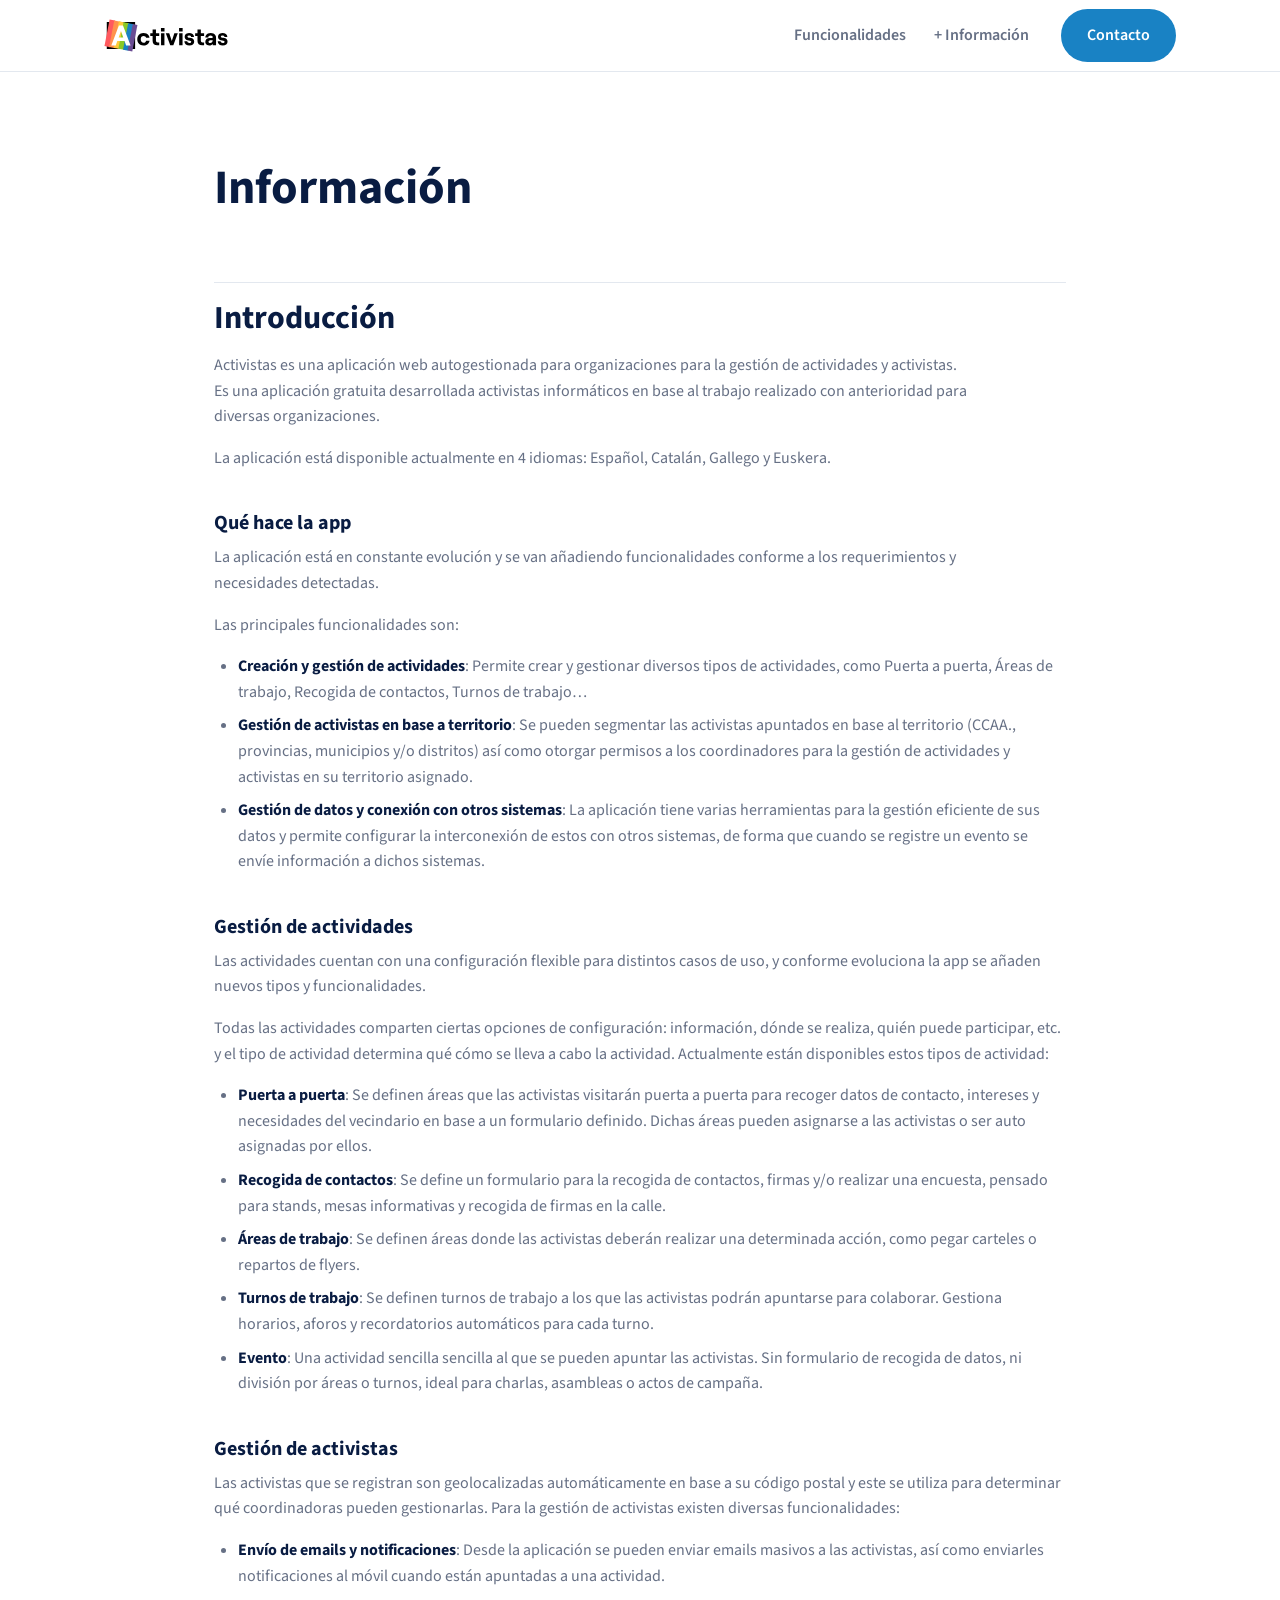
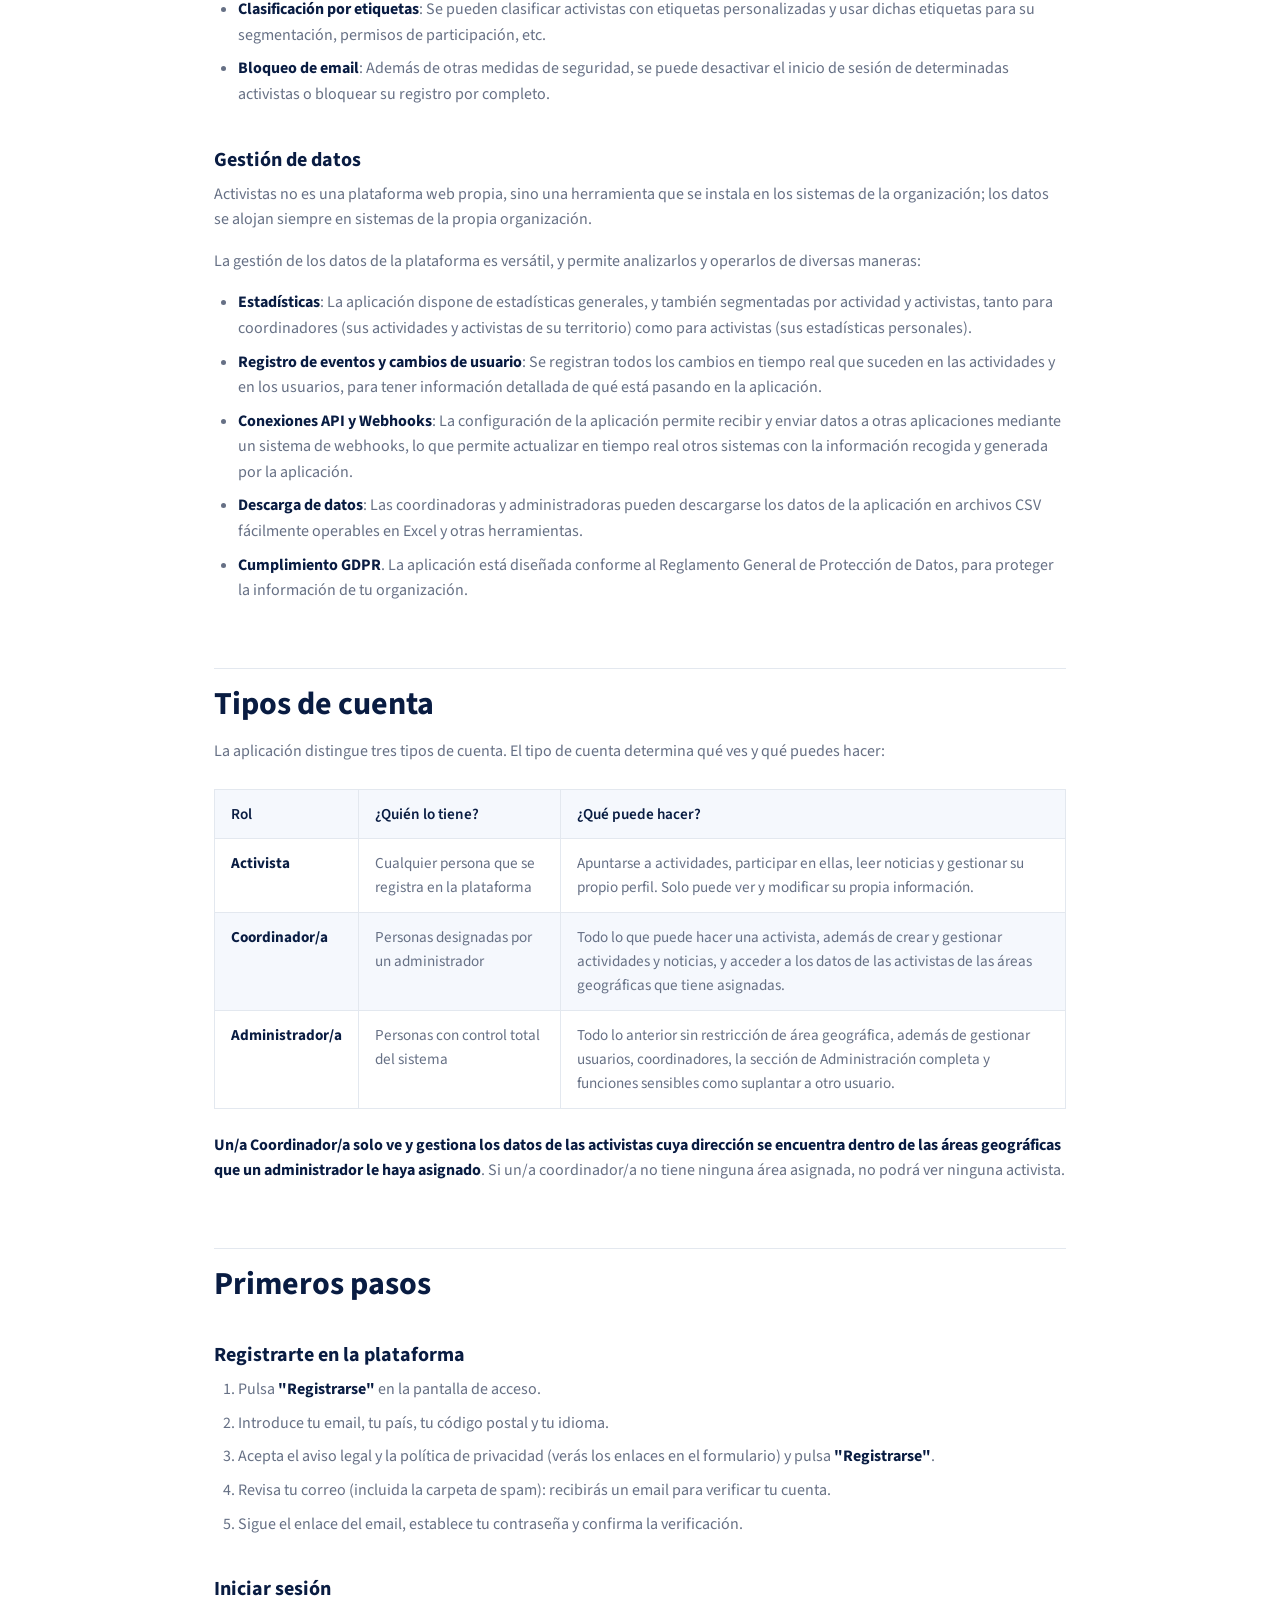
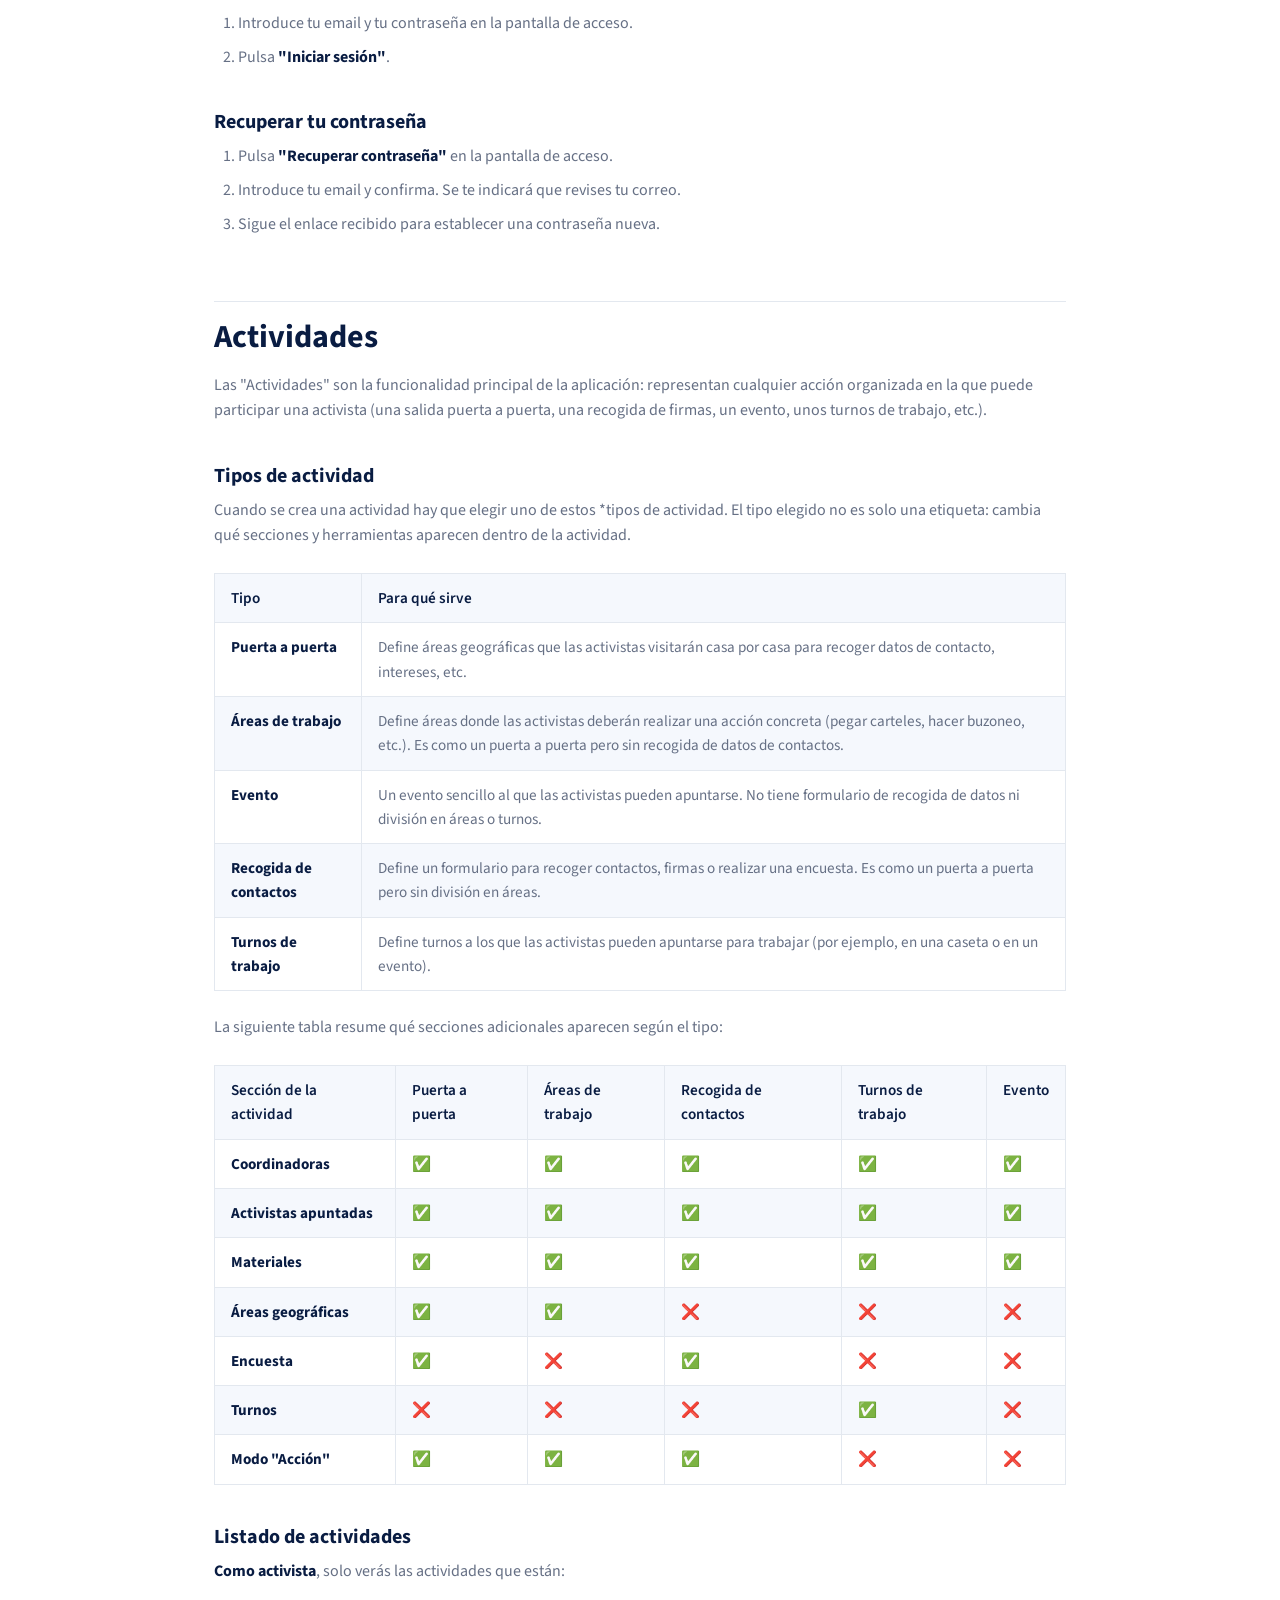
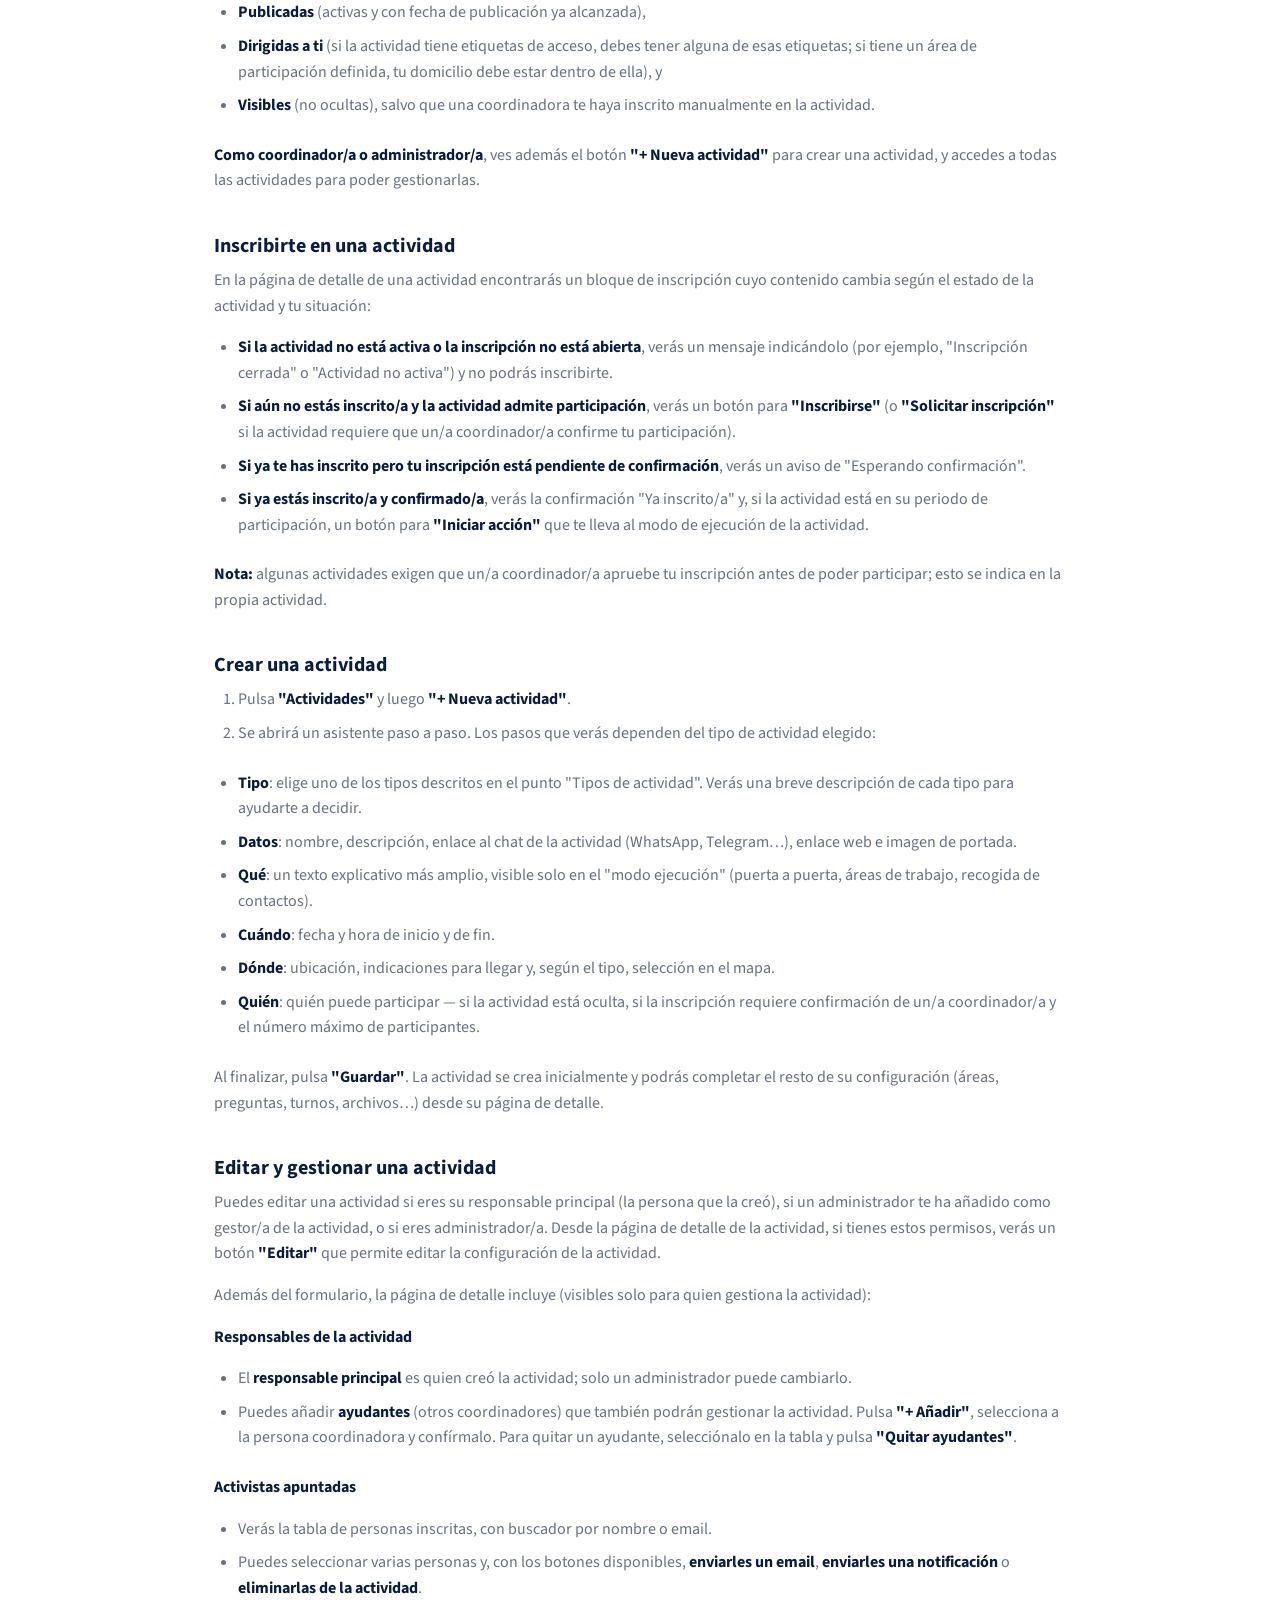
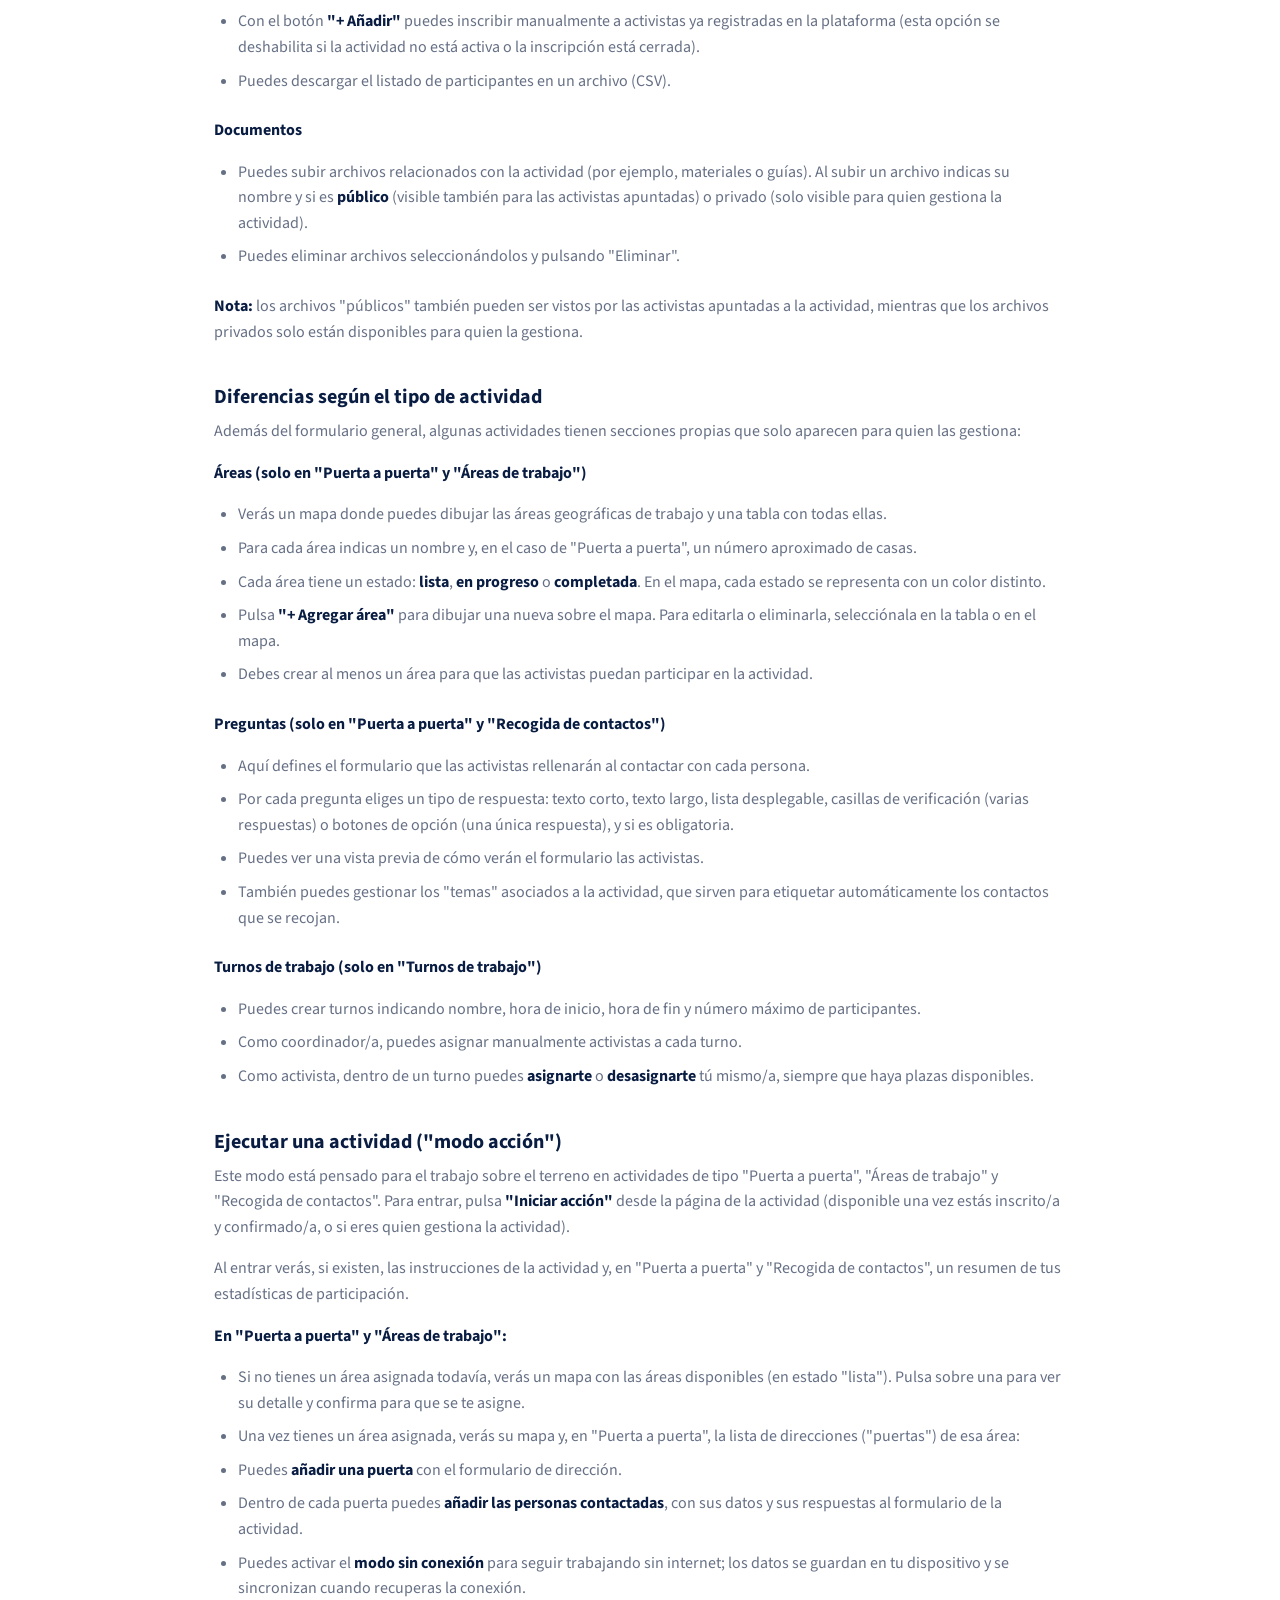
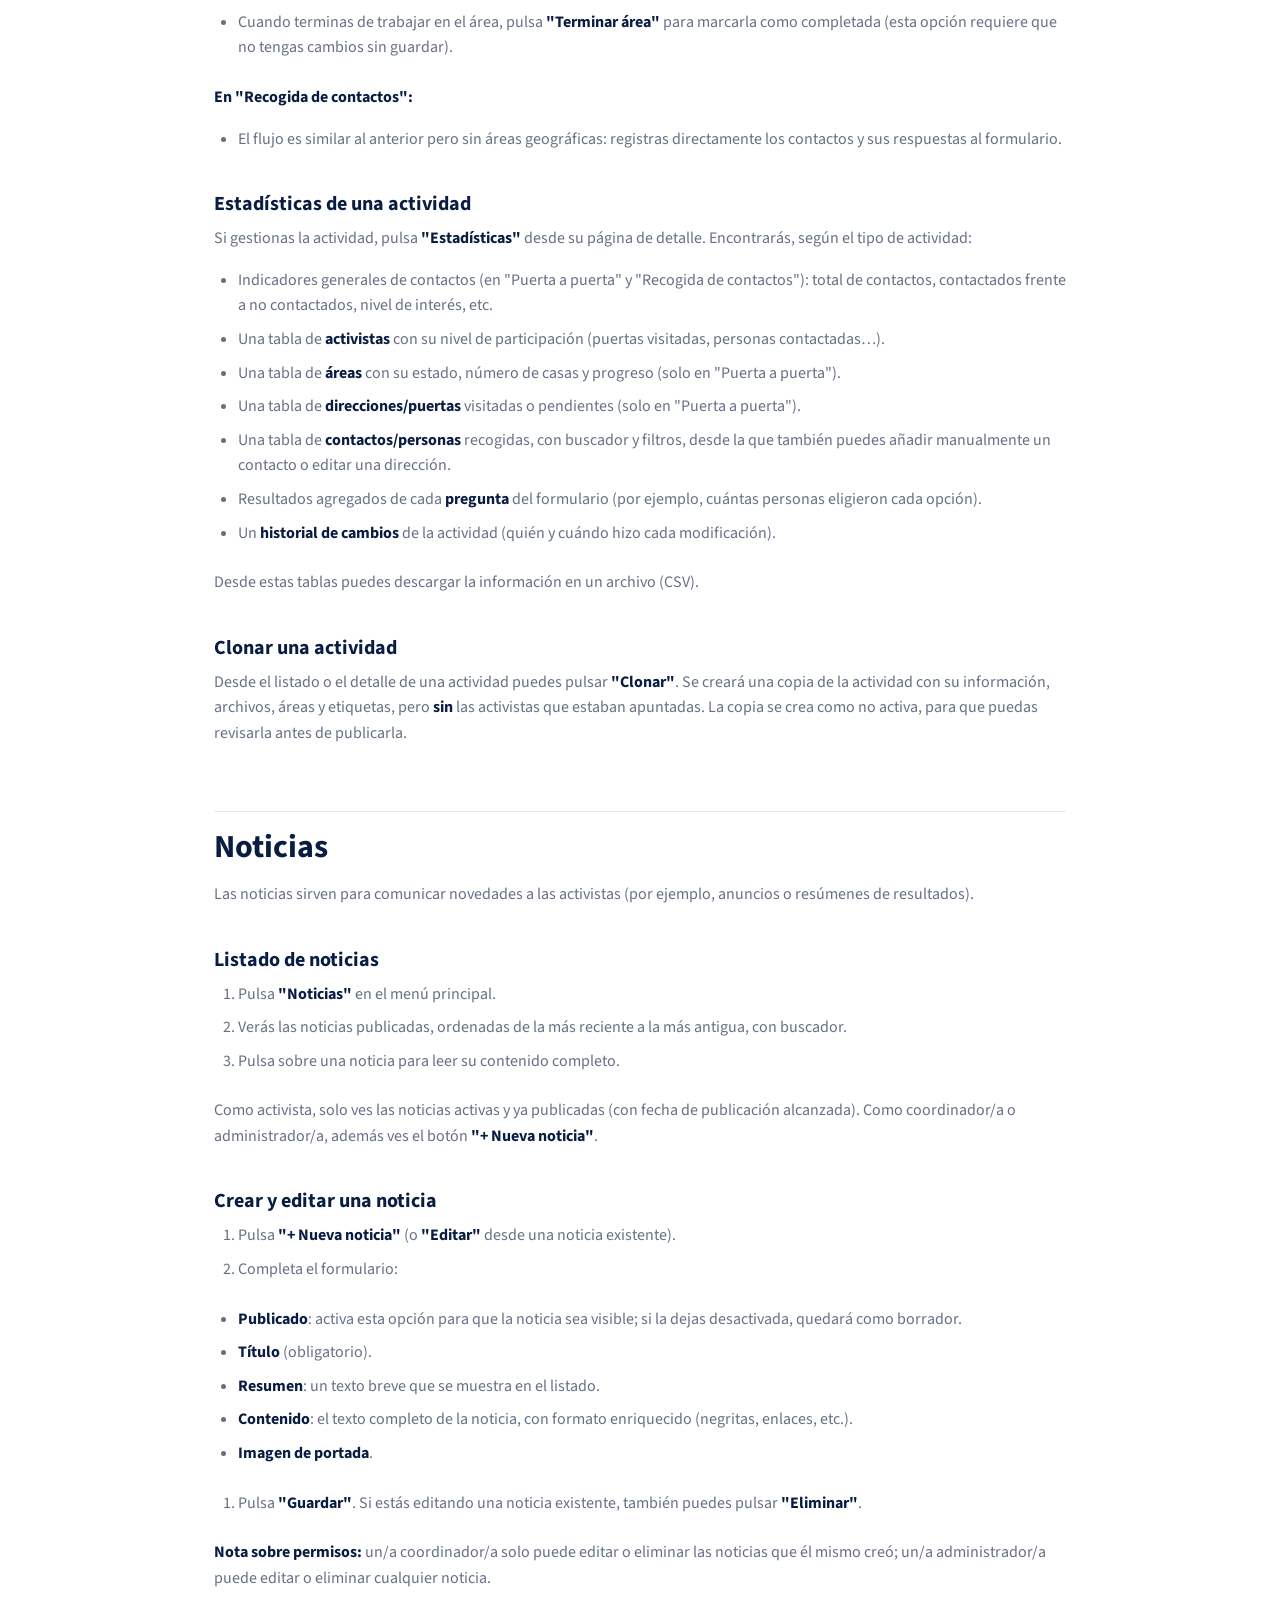
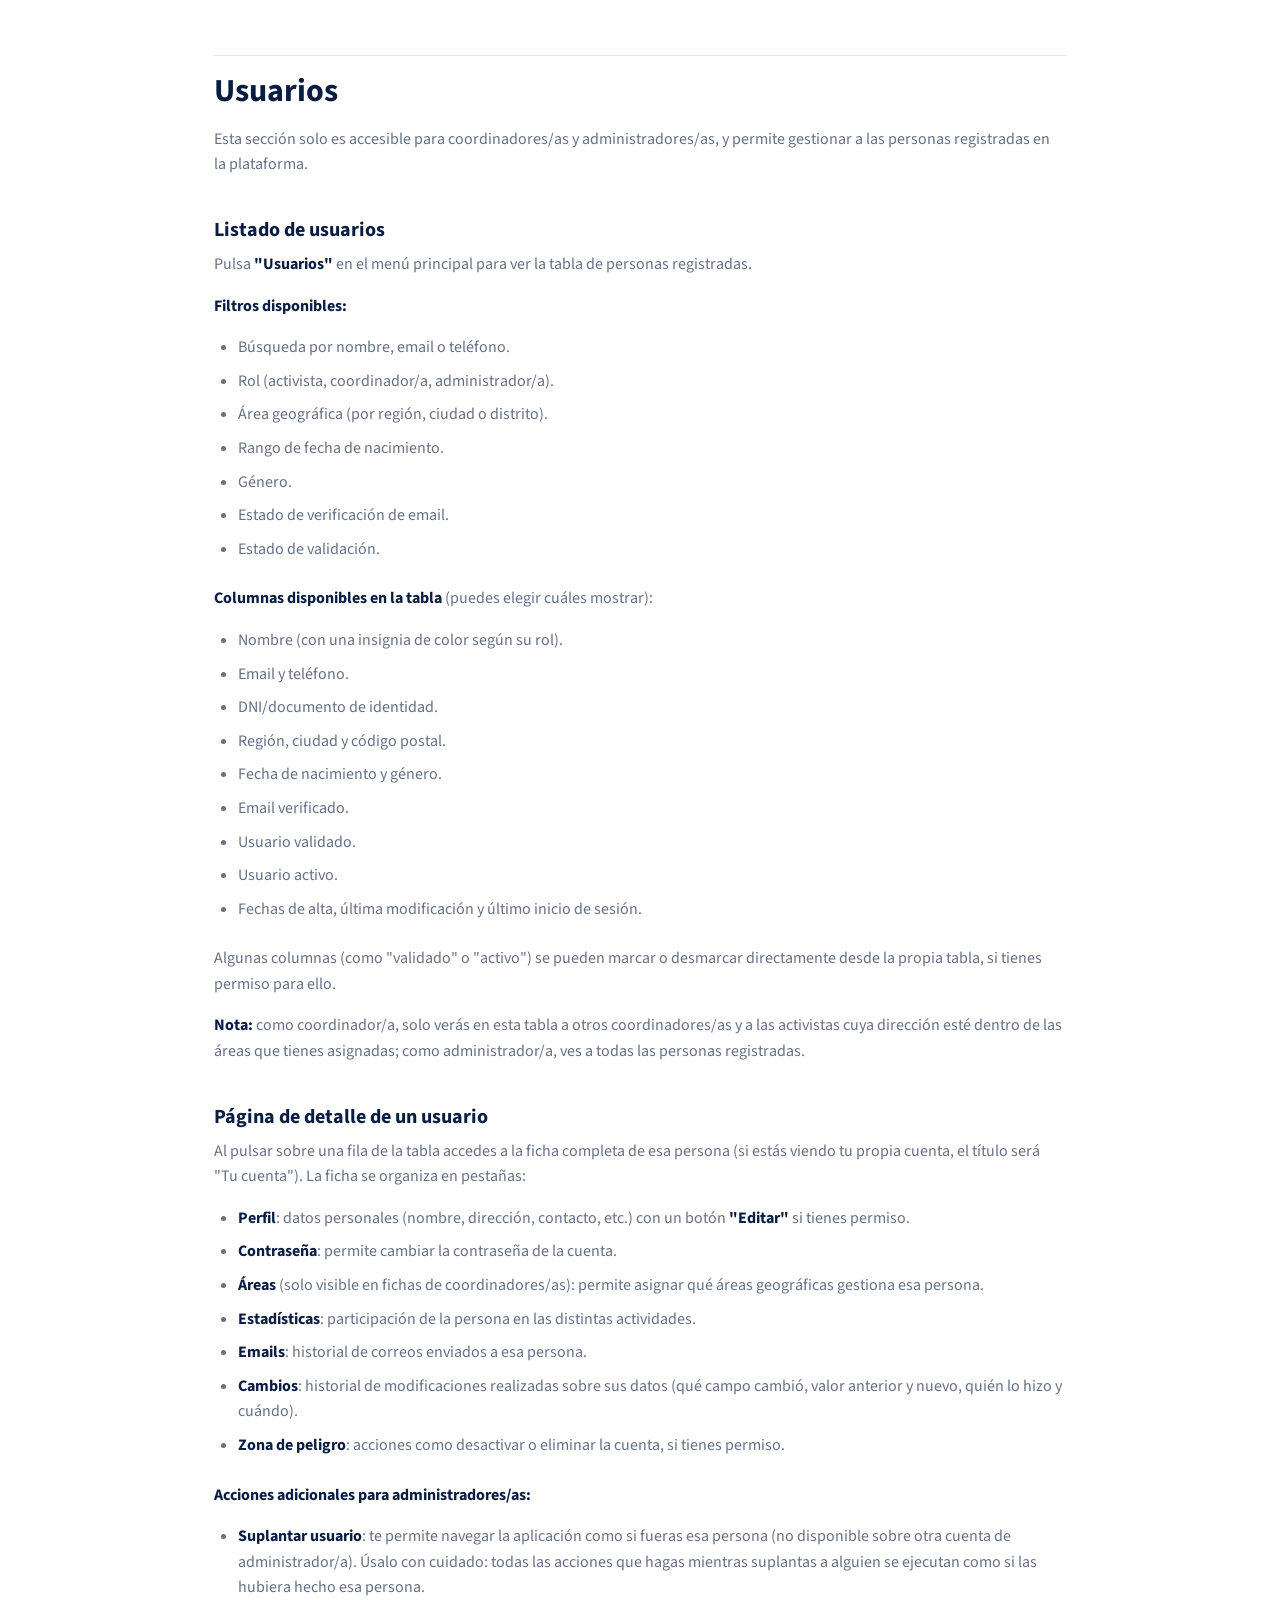
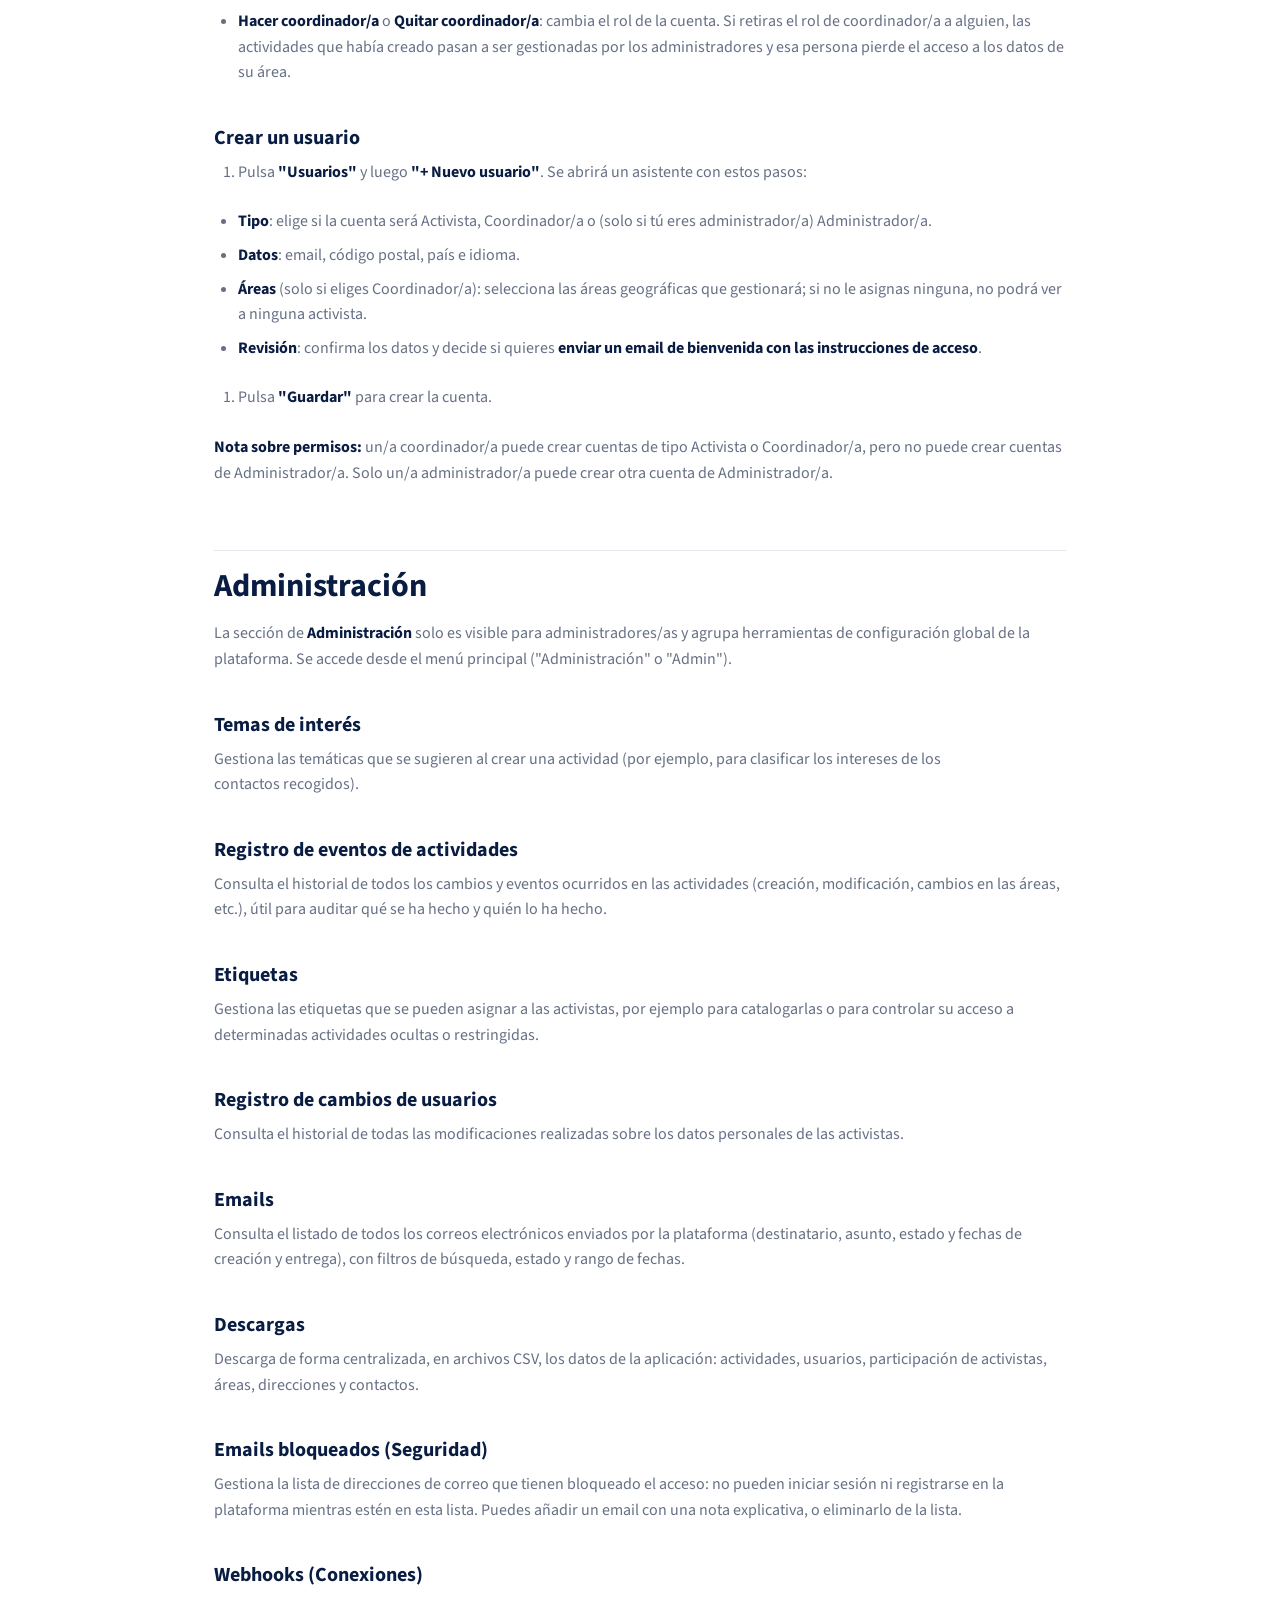
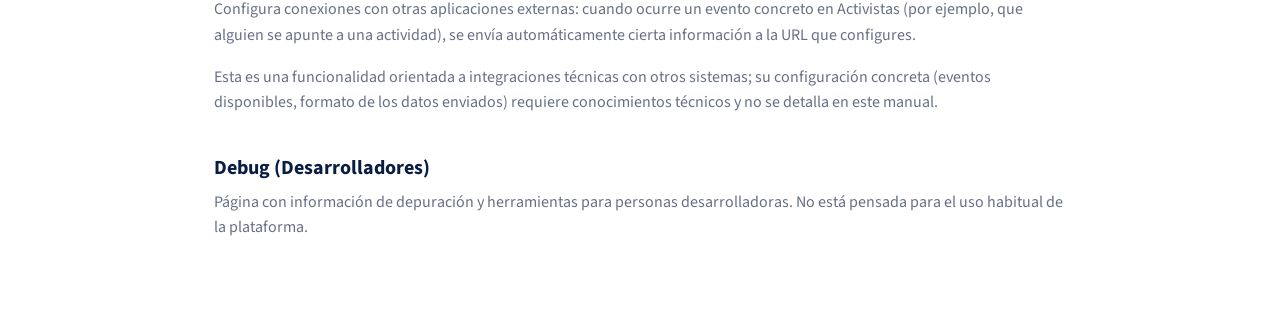
==== info.html @ f8478207 "chore: add user guide" ====
<!DOCTYPE html>
<html lang="es">
<head>
  <meta charset="UTF-8" />
  <meta name="viewport" content="width=device-width, initial-scale=1.0" />
  <title>Más información | Activistas</title>
  <meta name="description" content="Más información sobre Activistas, la plataforma para organizar y movilizar activistas." />

  <link rel="icon" type="image/svg+xml" href="/favicon/favicon.ico" />
  <link rel="apple-touch-icon" sizes="180x180" href="/favicon/apple-touch-icon.png" />
  <link rel="icon" type="image/png" sizes="32x32" href="/favicon/favicon-32x32.png" />
  <link rel="icon" type="image/png" sizes="16x16" href="/favicon/favicon-16x16.png" />
  <link rel="mask-icon" href="/favicon/safari-pinned-tab.svg" color="#5bbad5" />
  <meta name="msapplication-TileColor" content="#e51c55" />
  <meta name="theme-color" content="#ffffff" />

  <meta property="og:type" content="website" />
  <meta property="og:locale" content="es_ES" />
  <meta property="og:title" content="Más información | Activistas" />
  <meta property="og:description" content="Más información sobre Activistas, la plataforma para organizar y movilizar activistas." />
  <meta name="twitter:card" content="summary" />

  <link rel="stylesheet" href="css/styles.css" />
</head>
<body>

  <a class="skip-link" href="#contenido">Ir al contenido principal</a>

  <header class="site-header" id="inicio">
    <div class="container header-inner">
      <a class="logo" href="index.html">
        <img src="images/logo/logo-long.svg" alt="Activistas" width="240" height="48" />
      </a>

      <button class="nav-toggle" id="navToggle" aria-expanded="false" aria-controls="siteNav" aria-label="Abrir menú">
        <span class="nav-toggle-bar"></span>
        <span class="nav-toggle-bar"></span>
        <span class="nav-toggle-bar"></span>
      </button>

      <nav class="site-nav" id="siteNav">
        <ul>
          <li><a href="index.html#funcionalidades">Funcionalidades</a></li>
          <li><a href="info.html" aria-current="page">+ Información</a></li>
        </ul>
        <a class="btn btn-primary" href="index.html#contacto">Contacto</a>
      </nav>
    </div>
  </header>

  <main id="contenido">
    <section class="section guide-section">
      <div class="container guide-container">
        <article class="guide-content" id="guideContent" aria-live="polite">
          <p>Cargando guía de usuario...</p>
        </article>
      </div>
    </section>
  </main>

  <script src="js/showdown.min.js"></script>
  <script src="js/main.js"></script>
</body>
</html>
---- css/styles.css ----
:root {
  --text-color-default   : #091c42;
  --text-color-light     : #667085;
  --text-color-lighter   : #98A2B3;

  --background-0   : #ffffff;
  --background-1   : #f5f8fd;
  --background-2   : #eff6fe;
  --background-3   : #dbe0e6;
  --background-4   : #c1c7ce;
  --background-5   : #adb4bc;
  --background-6   : #929aa2;

  --border-color-default: #cfd5de;
  --border-color-light: #E3E8EF;

  --primary   : #1982c4;
  --secondary : #53ade5;
  --accent    : #ba4be1;
  --dark      : #282838;
  --grey      : #d3d7dd;
  --light     : #edf0f3;

  --positive  : #329c4a;
  --negative  : #db3737;
  --info      : #85b8ff;
  --warning   : #F2C037;
  --other     : #d8dee4;

  --font-family-base: "Source Sans 3", -apple-system, BlinkMacSystemFont, "Segoe UI", Roboto, sans-serif;
  --container-width: 1120px;
  --radius: 12px;
  --shadow: 0 4px 20px rgba(9, 28, 66, 0.08);
  --header-height: 72px;
}

/* ==========================================================================
   Fuentes
   ========================================================================== */
@font-face {
  font-family: "Source Sans 3";
  src: url("../fonts/Source_Sans_3/static/SourceSans3-Regular.ttf") format("truetype");
  font-weight: 400;
  font-style: normal;
  font-display: swap;
}
@font-face {
  font-family: "Source Sans 3";
  src: url("../fonts/Source_Sans_3/static/SourceSans3-Italic.ttf") format("truetype");
  font-weight: 400;
  font-style: italic;
  font-display: swap;
}
@font-face {
  font-family: "Source Sans 3";
  src: url("../fonts/Source_Sans_3/static/SourceSans3-SemiBold.ttf") format("truetype");
  font-weight: 600;
  font-style: normal;
  font-display: swap;
}
@font-face {
  font-family: "Source Sans 3";
  src: url("../fonts/Source_Sans_3/static/SourceSans3-Bold.ttf") format("truetype");
  font-weight: 700;
  font-style: normal;
  font-display: swap;
}
@font-face {
  font-family: "Source Sans 3";
  src: url("../fonts/Source_Sans_3/static/SourceSans3-ExtraBold.ttf") format("truetype");
  font-weight: 800;
  font-style: normal;
  font-display: swap;
}

/* ==========================================================================
   Reset avanzado
   ========================================================================== */
*, *::before, *::after {
  box-sizing: border-box;
}

* {
  margin: 0;
  padding: 0;
  font: inherit;
}

html {
  scroll-behavior: smooth;
  scroll-padding-top: var(--header-height);
  -webkit-text-size-adjust: 100%;
  hanging-punctuation: first last;
}

body {
  min-height: 100svh;
  font-family: var(--font-family-base);
  color: var(--text-color-default);
  background: var(--background-0);
  line-height: 1.6;
  -webkit-font-smoothing: antialiased;
  text-rendering: optimizeLegibility;
}

img, picture, svg, video, canvas {
  max-width: 100%;
  display: block;
}

img, svg {
  vertical-align: middle;
}

a {
  color: inherit;
  text-decoration: none;
}

strong {
  font-weight: 700;
}

ul, ol {
  list-style: none;
}

h1, h2, h3, h4, h5, h6 {
  line-height: 1.2;
  font-weight: 700;
  text-wrap: balance;
  margin-bottom: .5em;
}

p {
  text-wrap: pretty;
  margin-bottom: 1em;
}

p:last-child, h1:last-child, h2:last-child, h3:last-child {
  margin-bottom: 0;
}

button, input, textarea, select {
  color: inherit;
  background: none;
  border: none;
  appearance: none;
}

button {
  cursor: pointer;
}

table {
  border-collapse: collapse;
  border-spacing: 0;
}

fieldset {
  border: none;
}

/* Reduce o elimina animaciones cuando el usuario lo prefiere así */
@media (prefers-reduced-motion: reduce) {
  html {
    scroll-behavior: auto;
  }
  *, *::before, *::after {
    animation-duration: 0.01ms !important;
    animation-iteration-count: 1 !important;
    transition-duration: 0.01ms !important;
    scroll-behavior: auto !important;
  }
}

.container {
  width: 100%;
  max-width: var(--container-width);
  margin: 0 auto;
  padding: 0 24px;
}

.skip-link {
  position: absolute;
  left: -9999px;
  top: 0;
  background: var(--primary);
  color: #fff;
  padding: 12px 16px;
  z-index: 1000;
  border-radius: 0 0 8px 0;
}
.skip-link:focus {
  left: 0;
}

/* ==========================================================================
   Botones / CTAs
   ========================================================================== */
.btn {
  display: inline-flex;
  align-items: center;
  justify-content: center;
  gap: 8px;
  padding: 12px 24px;
  border-radius: 999px;
  font-weight: 600;
  border: 2px solid transparent;
  transition: transform .15s ease, box-shadow .15s ease, background-color .15s ease, color .15s ease;
  white-space: nowrap;
}
.btn:hover {
  transform: translateY(-2px);
}

.btn-primary {
  background: var(--primary);
  color: #fff;
}
.btn-primary:hover {
  background: var(--secondary);
}

.btn-secondary {
  background: transparent;
  color: var(--primary);
  border-color: var(--primary);
}
.btn-secondary:hover {
  background: var(--background-2);
}

.btn-light {
  background: #fff;
  color: var(--primary);
}
.btn-light:hover {
  box-shadow: var(--shadow);
}

.btn-lg {
  padding: 14px 32px;
  font-size: 1.05rem;
}

/* ==========================================================================
   Cabecera / navegación
   ========================================================================== */
.site-header {
  position: sticky;
  top: 0;
  z-index: 100;
  height: var(--header-height);
  display: flex;
  align-items: center;
  background: rgba(255, 255, 255, 0.9);
  backdrop-filter: saturate(180%) blur(8px);
  border-bottom: 1px solid var(--border-color-light);
}

.header-inner {
  display: flex;
  align-items: center;
  justify-content: space-between;
}

.logo {
  display: flex;
  align-items: center;
  height: 33px;
}
.logo img {
  height: 100%;
  width: auto;
}

.site-nav {
  display: flex;
  align-items: center;
  gap: 32px;
}

.site-nav ul {
  display: flex;
  gap: 28px;
}

.site-nav a:not(.btn) {
  font-weight: 600;
  color: var(--text-color-light);
}
.site-nav a:not(.btn):hover {
  color: var(--primary);
}

.nav-toggle {
  display: none;
  flex-direction: column;
  justify-content: center;
  gap: 5px;
  width: 40px;
  height: 40px;
  background: none;
  border: none;
  cursor: pointer;
}
.nav-toggle-bar {
  width: 100%;
  height: 2px;
  background: var(--text-color-default);
  border-radius: 2px;
}

/* ==========================================================================
   Hero
   ========================================================================== */
.hero {
  background: linear-gradient(180deg, var(--background-2) 0%, var(--background-0) 65%);
  padding: 72px 0 0;
}

.hero-inner {
  text-align: center;
  max-width: 780px;
}

.eyebrow {
  text-transform: uppercase;
  letter-spacing: .08em;
  font-size: .85rem;
  font-weight: 700;
  color: var(--primary);
  margin: 0 0 .75em;
}

.hero h1 {
  font-size: clamp(2rem, 4vw, 3rem);
  font-weight: 800;
}

.hero .lead {
  font-size: 1.15rem;
  color: var(--text-color-light);
  max-width: 620px;
  margin-left: auto;
  margin-right: auto;
}

.hero-actions {
  display: flex;
  justify-content: center;
  gap: 16px;
  flex-wrap: wrap;
  margin: 32px 0;
}

.hero-blocks {
  display: grid;
  grid-template-columns: repeat(3, 1fr);
  gap: 24px;
  margin-top: 48px;
  padding-bottom: 56px;
}

.hero-block {
  background: var(--background-0);
  border: 1px solid var(--border-color-light);
  border-radius: var(--radius);
  padding: 28px;
  box-shadow: var(--shadow);
}

.hero-block-icon {
  width: 44px;
  height: 44px;
  display: flex;
  align-items: center;
  justify-content: center;
  border-radius: 10px;
  background: var(--background-2);
  color: var(--primary);
  margin-bottom: 16px;
}
.hero-block-icon svg {
  width: 24px;
  height: 24px;
}

.hero-block h3 {
  font-size: 1.1rem;
}
.hero-block p {
  color: var(--text-color-light);
  margin: 0;
}

/* ==========================================================================
   Secciones genéricas
   ========================================================================== */
.section {
  padding: 88px 0;
}

.section-head {
  text-align: center;
  max-width: 680px;
  margin: 0 auto 48px;
}

.section-head h2 {
  font-size: clamp(1.6rem, 3vw, 2.2rem);
}

.section-lead {
  color: var(--text-color-light);
  font-size: 1.05rem;
}

/* ==========================================================================
   Funcionalidades
   ========================================================================== */
.feature-grid {
  display: grid;
  grid-template-columns: repeat(3, 1fr);
  gap: 32px;
}

.feature-card {
  background: var(--background-0);
  border: 1px solid var(--border-color-light);
  border-radius: var(--radius);
  overflow: hidden;
}

.feature-image {
  width: 100%;
  aspect-ratio: 3 / 2;
  object-fit: cover;
  background: var(--background-2);
}

.feature-card h3 {
  font-size: 1.1rem;
  margin: 20px 20px 8px;
}
.feature-card p {
  color: var(--text-color-light);
  margin: 0 20px 20px;
}

/* ==========================================================================
   Funcionalidades extra
   ========================================================================== */
.extra-features {
  margin-top: 64px;
  padding-top: 48px;
  border-top: 1px solid var(--border-color-light);
}

.extra-features-title {
  text-align: center;
  font-size: 1.1rem;
  color: var(--text-color-light);
  margin-bottom: 32px;
}

.extra-feature-list {
  display: grid;
  grid-template-columns: repeat(2, 1fr);
  gap: 16px 32px;
}

.extra-feature-item {
  position: relative;
  padding-left: 28px;
  color: var(--text-color-light);
  font-size: .95rem;
}
.extra-feature-item::before {
  content: "";
  position: absolute;
  left: 0;
  top: 6px;
  width: 16px;
  height: 16px;
  border-radius: 50%;
  background: var(--background-2);
  background-image: url("data:image/svg+xml,%3Csvg xmlns='http://www.w3.org/2000/svg' viewBox='0 0 24 24' fill='none' stroke='%231982c4' stroke-width='3' stroke-linecap='round' stroke-linejoin='round'%3E%3Cpolyline points='20 6 9 17 4 12'/%3E%3C/svg%3E");
  background-repeat: no-repeat;
  background-position: center;
  background-size: 10px;
}
.extra-feature-item strong {
  color: var(--text-color-default);
  font-weight: bold;
}

.extra-features-cta {
  display: flex;
  justify-content: center;
  margin-top: 32px;
}

/* ==========================================================================
   Guía de usuario
   ========================================================================== */
.guide-container {
  max-width: 900px;
}

.guide-content {
  color: var(--text-color-light);
}

.guide-content h1,
.guide-content h2,
.guide-content h3,
.guide-content h4,
.guide-content strong {
  color: var(--text-color-default);
}

.guide-content h1 {
  font-size: clamp(2rem, 4vw, 3rem);
  margin-bottom: 24px;
}

.guide-content h2 {
  font-size: clamp(1.5rem, 3vw, 2rem);
  margin-top: 64px;
  padding-top: 16px;
  border-top: 1px solid var(--border-color-light);
}

.guide-content h3 {
  font-size: 1.25rem;
  margin-top: 40px;
}

.guide-content ul,
.guide-content ol {
  list-style-position: outside;
  margin: 0 0 24px 24px;
}

.guide-content ul {
  list-style-type: disc;
}

.guide-content ol {
  list-style-type: decimal;
}

.guide-content li + li {
  margin-top: 8px;
}

.guide-content blockquote {
  margin: 24px 0;
  padding: 16px 20px;
  color: var(--text-color-default);
  background: var(--background-2);
  border-left: 4px solid var(--primary);
}

.guide-content table {
  width: 100%;
  margin: 24px 0;
  font-size: .95rem;
}

.guide-content th,
.guide-content td {
  padding: 12px 16px;
  vertical-align: top;
  text-align: left;
  border: 1px solid var(--border-color-light);
}

.guide-content th {
  color: var(--text-color-default);
  font-weight: 600;
  background: var(--background-1);
}

.guide-content tr:nth-child(even) {
  background: var(--background-1);
}

.guide-content code {
  padding: 2px 5px;
  color: var(--dark);
  background: var(--background-2);
  border-radius: 4px;
}

/* ==========================================================================
   CTA intermedio
   ========================================================================== */
.cta-band {
  background: var(--dark);
  color: #fff;
}
.cta-band-inner {
  text-align: center;
  padding: 64px 24px;
}
.cta-band h2 {
  font-size: clamp(1.8rem, 3vw, 2.4rem);
  color: #fff;
}
.cta-band p {
  color: var(--background-4);
  max-width: 520px;
  margin: 0 auto 24px;
}

/* ==========================================================================
   Footer
   ========================================================================== */
.site-footer {
  border-top: 1px solid var(--border-color-light);
  padding: 32px 0;
}
.footer-inner {
  display: flex;
  align-items: center;
  justify-content: space-between;
  flex-wrap: wrap;
  gap: 12px;
  color: var(--text-color-light);
  font-size: .9rem;
}
.logo-footer {
  height: 36px;
  width: auto;
}

/* ==========================================================================
   Responsive
   ========================================================================== */
@media (max-width: 860px) {
  .feature-grid,
  .hero-blocks {
    grid-template-columns: repeat(2, 1fr);
  }
  .activity-row {
    grid-template-columns: 1fr;
    gap: 0;
    min-height: 0;
    margin-bottom: 100px;
  }
  .activity-row-reverse .activity-media,
  .activity-row-reverse .activity-content {
    order: initial;
    margin: 0 auto;
  }
  .activity-media {
    aspect-ratio: 16 / 10;
  }
  .activity-content {
    padding: 32px 24px;
    margin: 0 auto;
  }
}

@media (max-width: 640px) {
  .nav-toggle {
    display: flex;
  }

  .site-nav {
    position: absolute;
    top: var(--header-height);
    left: 0;
    right: 0;
    background: var(--background-0);
    border-bottom: 1px solid var(--border-color-light);
    flex-direction: column;
    align-items: stretch;
    gap: 0;
    padding: 16px 24px 24px;
    transform: translateY(-8px);
    opacity: 0;
    pointer-events: none;
    transition: opacity .2s ease, transform .2s ease;
  }
  .site-nav.is-open {
    transform: translateY(0);
    opacity: 1;
    pointer-events: auto;
  }
  .site-nav ul {
    flex-direction: column;
    gap: 4px;
    margin-bottom: 16px;
  }
  .site-nav ul a {
    display: block;
    padding: 10px 0;
  }
  .site-nav .btn {
    width: 100%;
  }

  .feature-grid,
  .hero-blocks {
    grid-template-columns: 1fr;
  }

  .extra-feature-list {
    grid-template-columns: 1fr;
  }

  .guide-content table {
    display: block;
    overflow-x: auto;
    white-space: nowrap;
  }
}
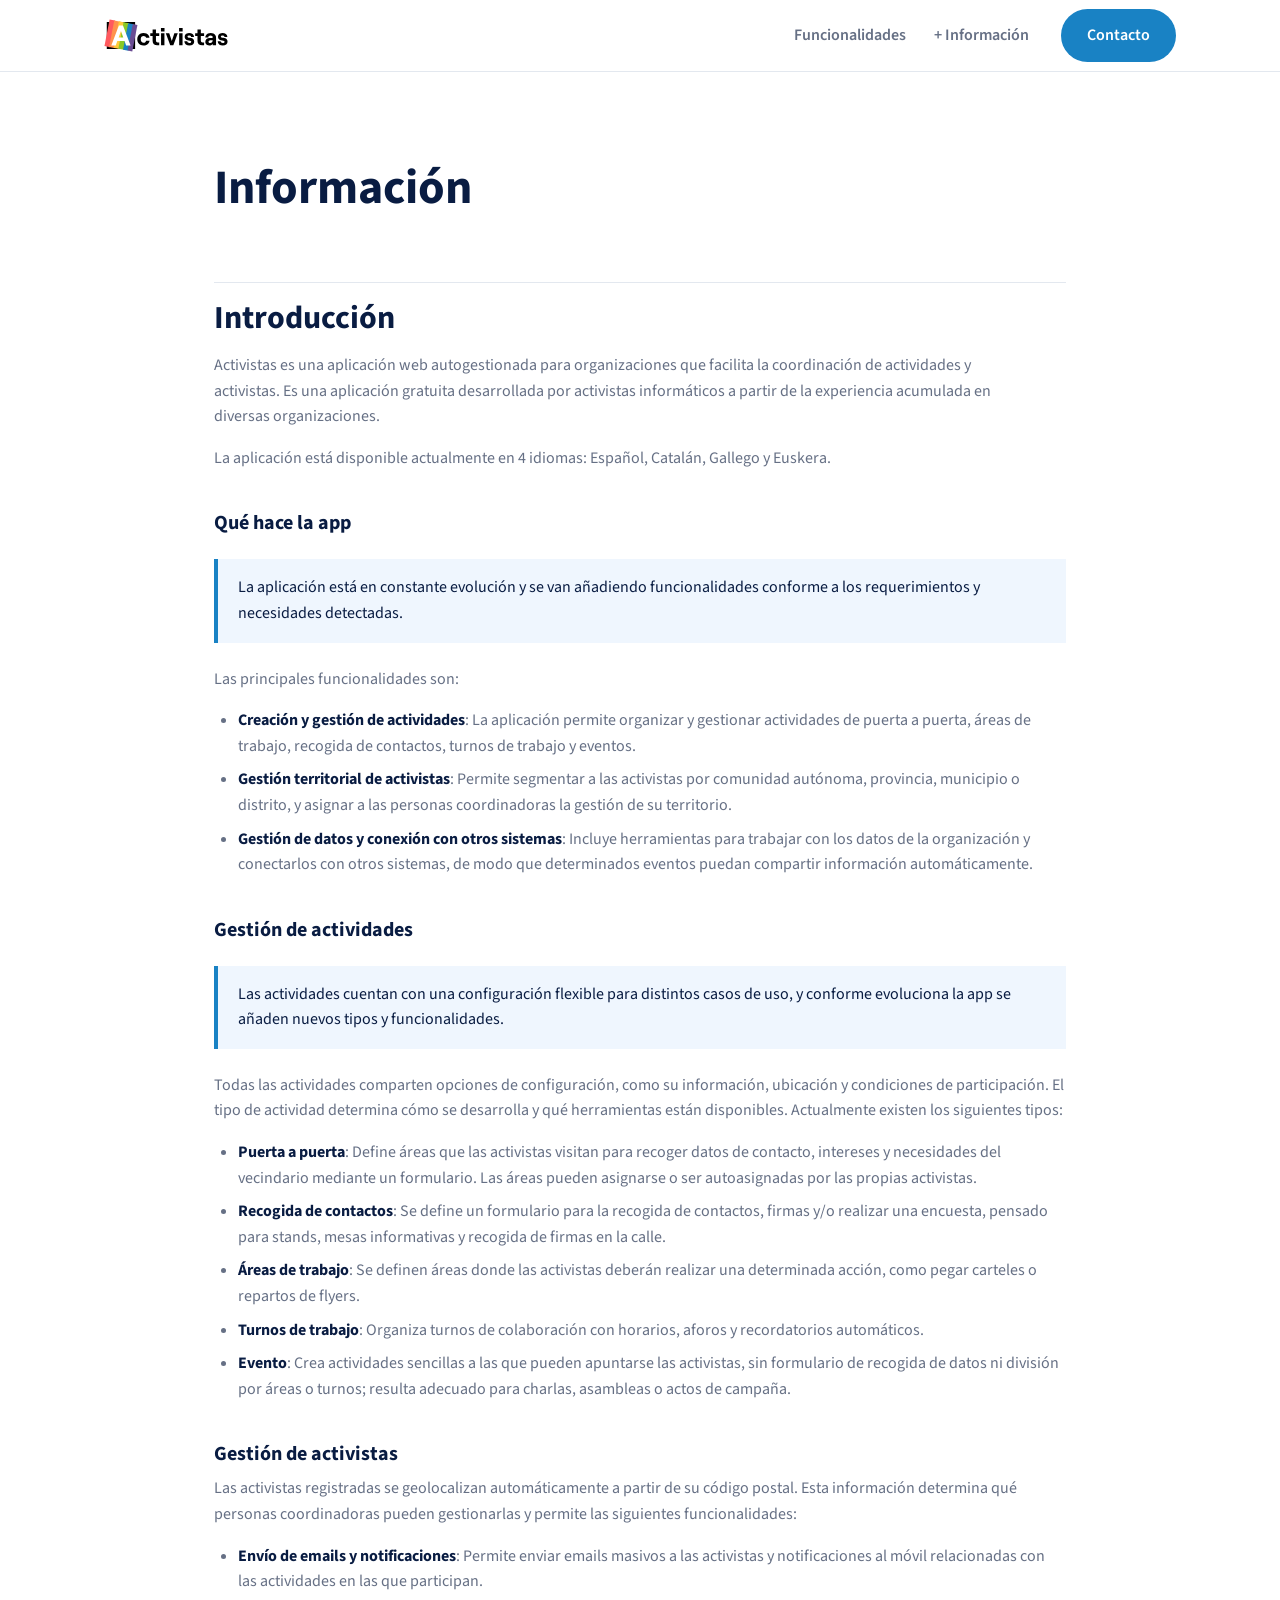
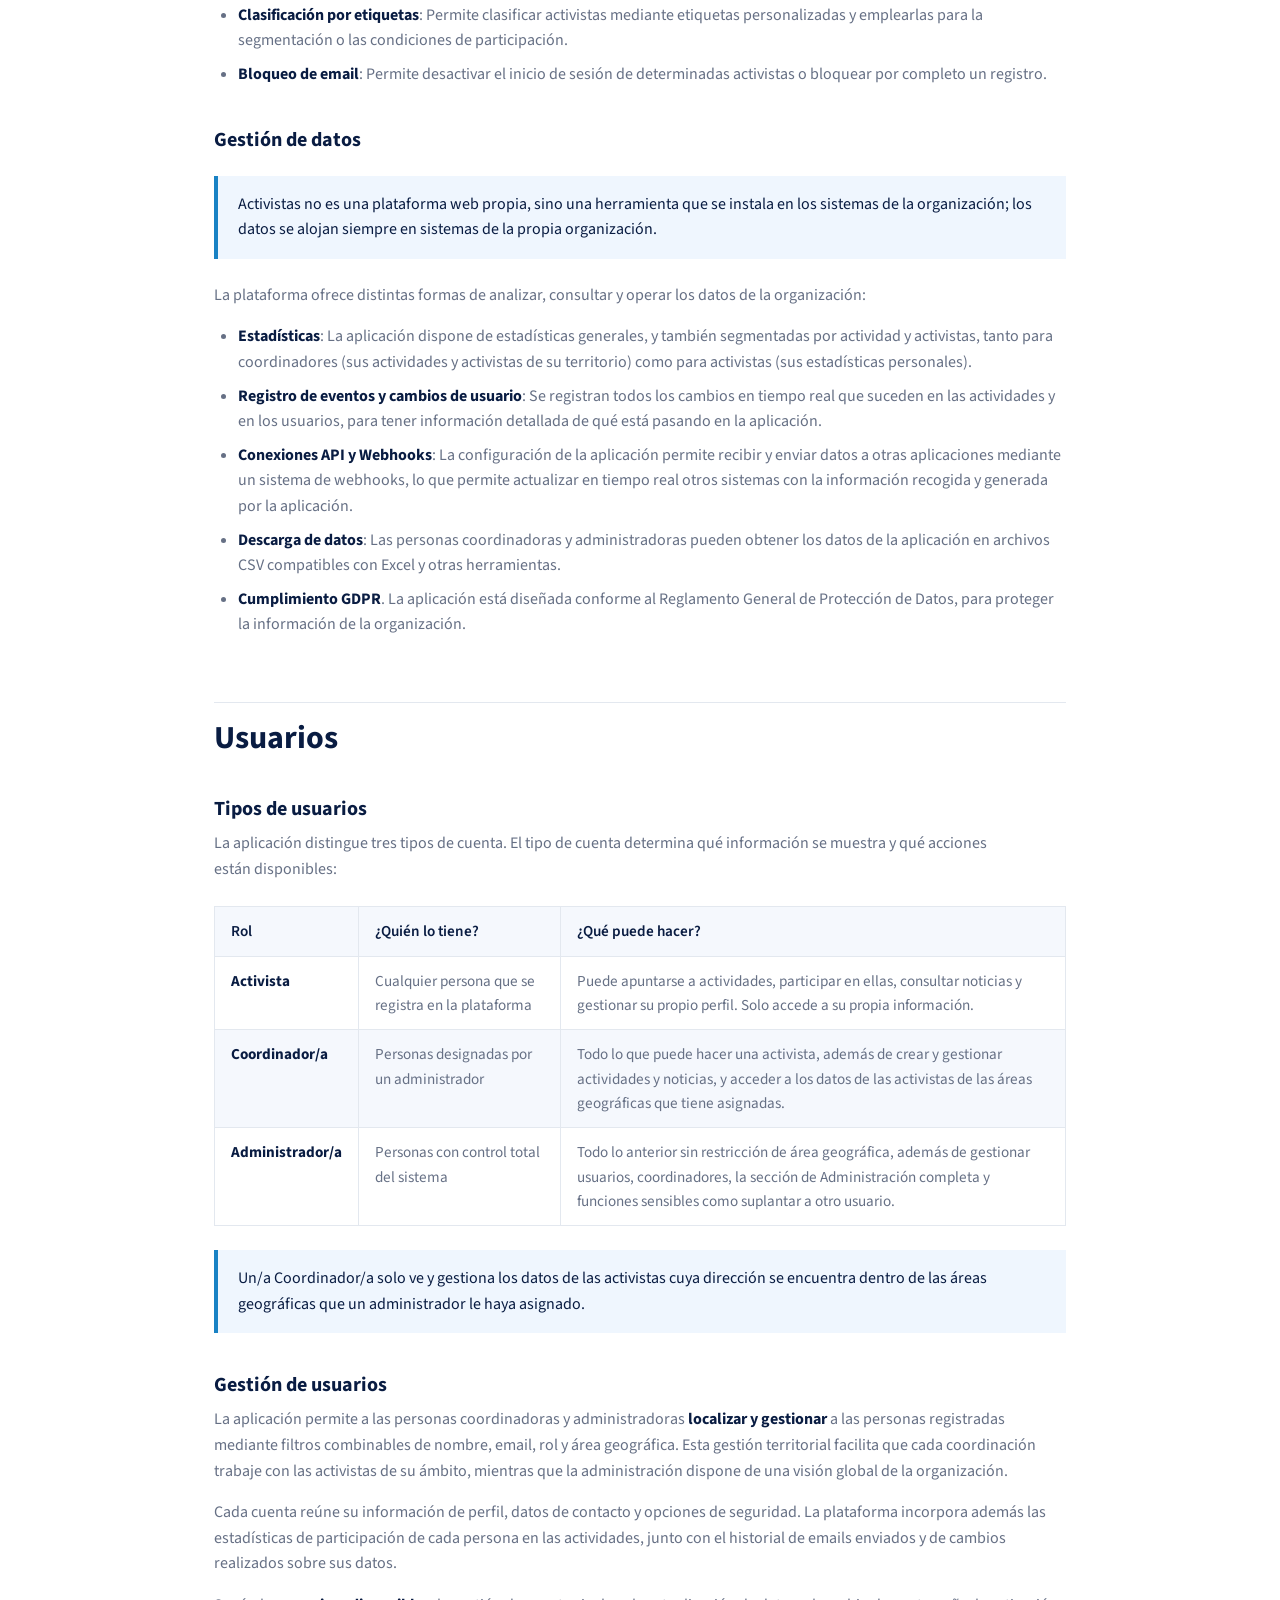
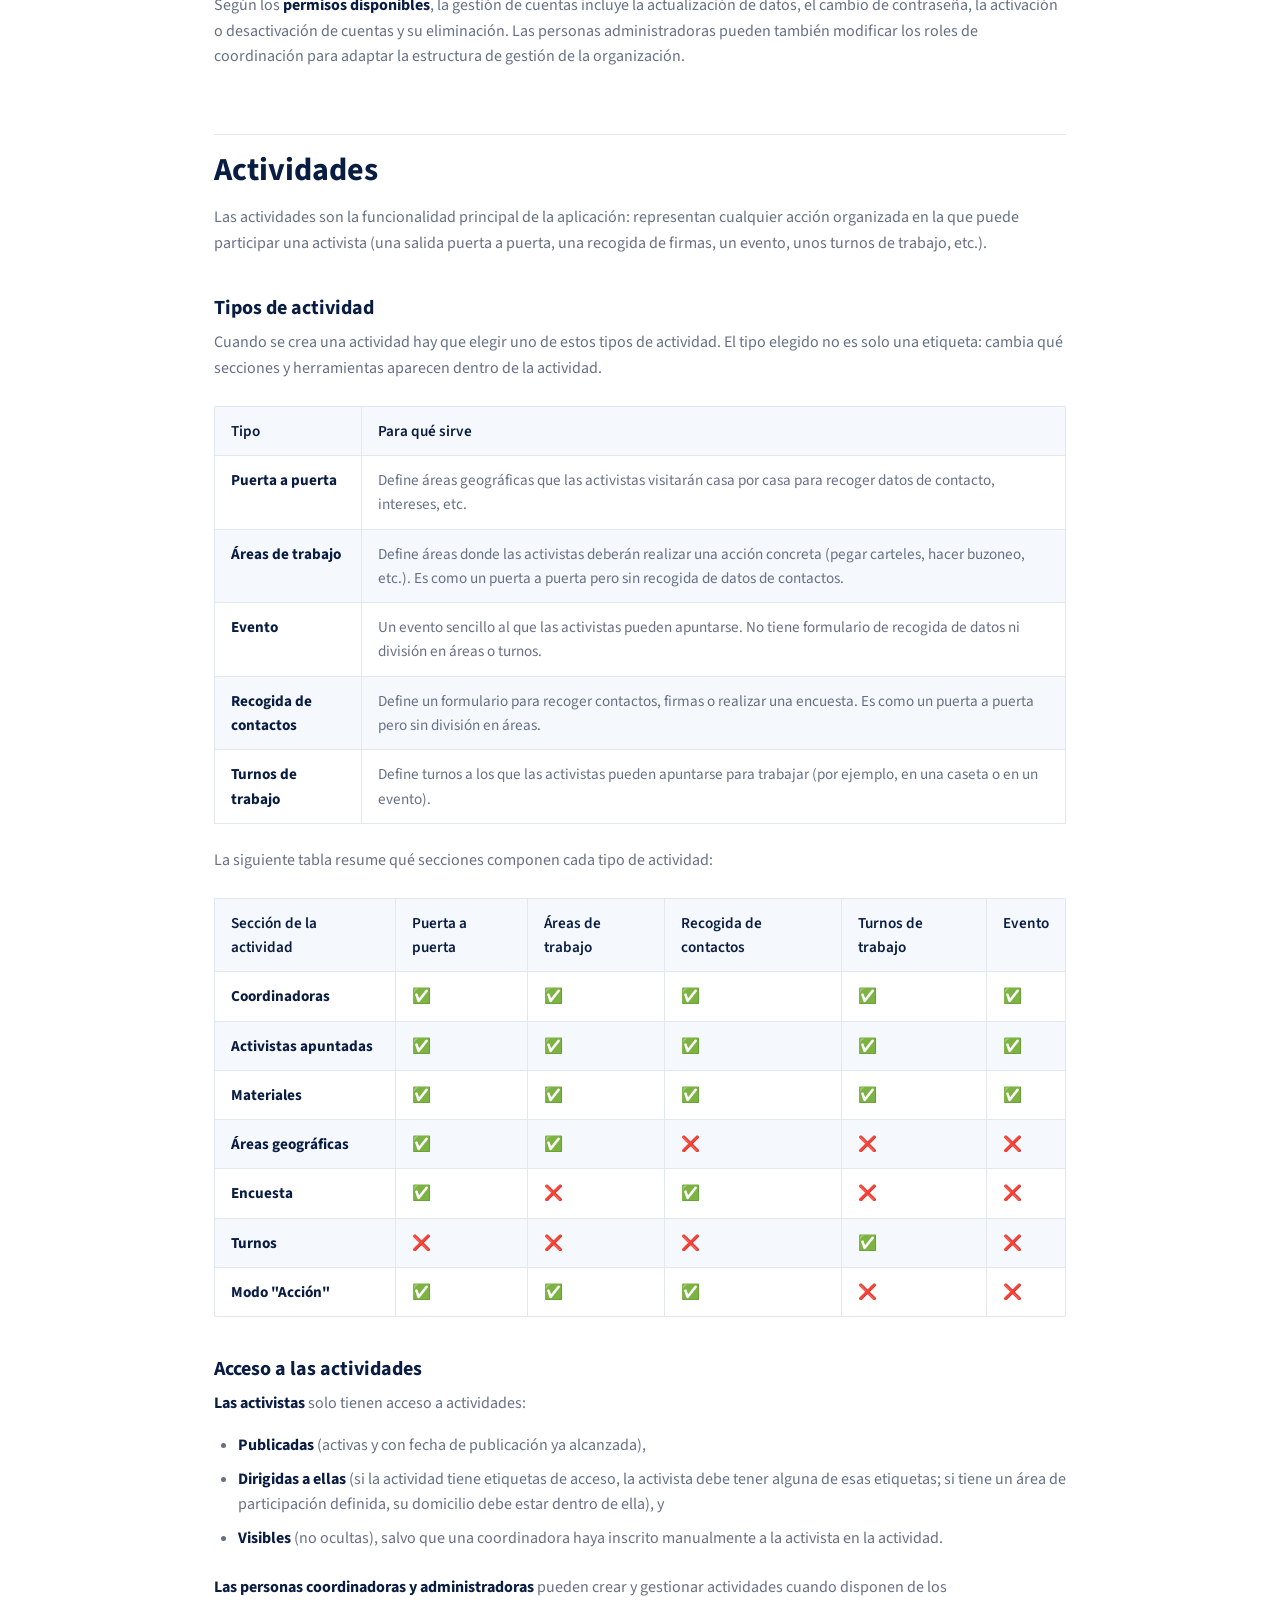
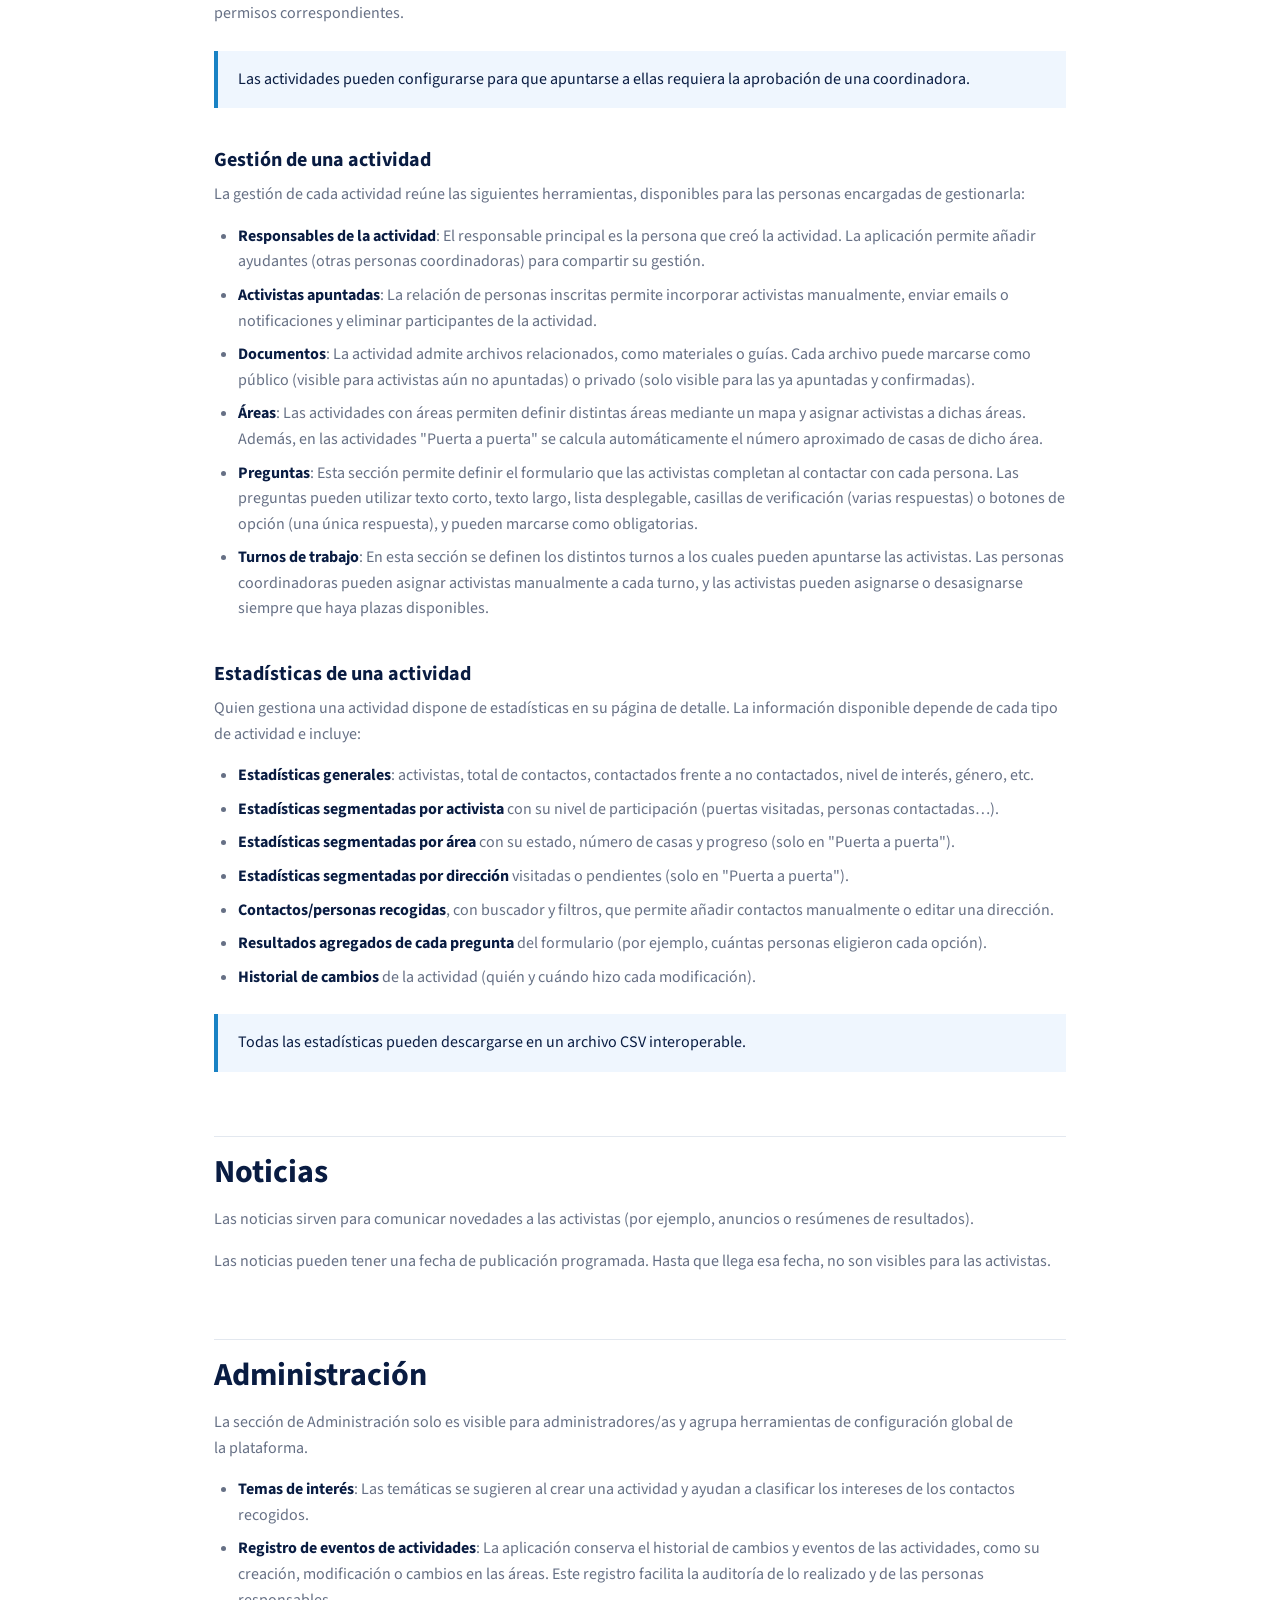
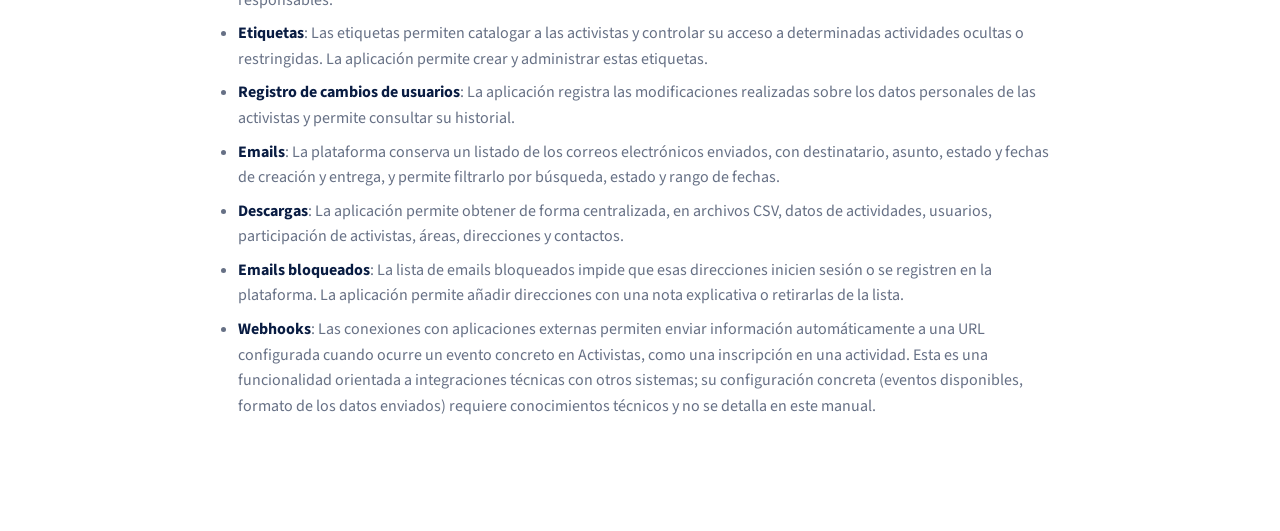
==== commit 1cdbdac3: "chore: change loading text" ====
--- a/info.html
+++ b/info.html
@@ -52,7 +52,7 @@
     <section class="section guide-section">
       <div class="container guide-container">
         <article class="guide-content" id="guideContent" aria-live="polite">
-          <p>Cargando guía de usuario...</p>
+          <p>Cargando página...</p>
         </article>
       </div>
     </section>
